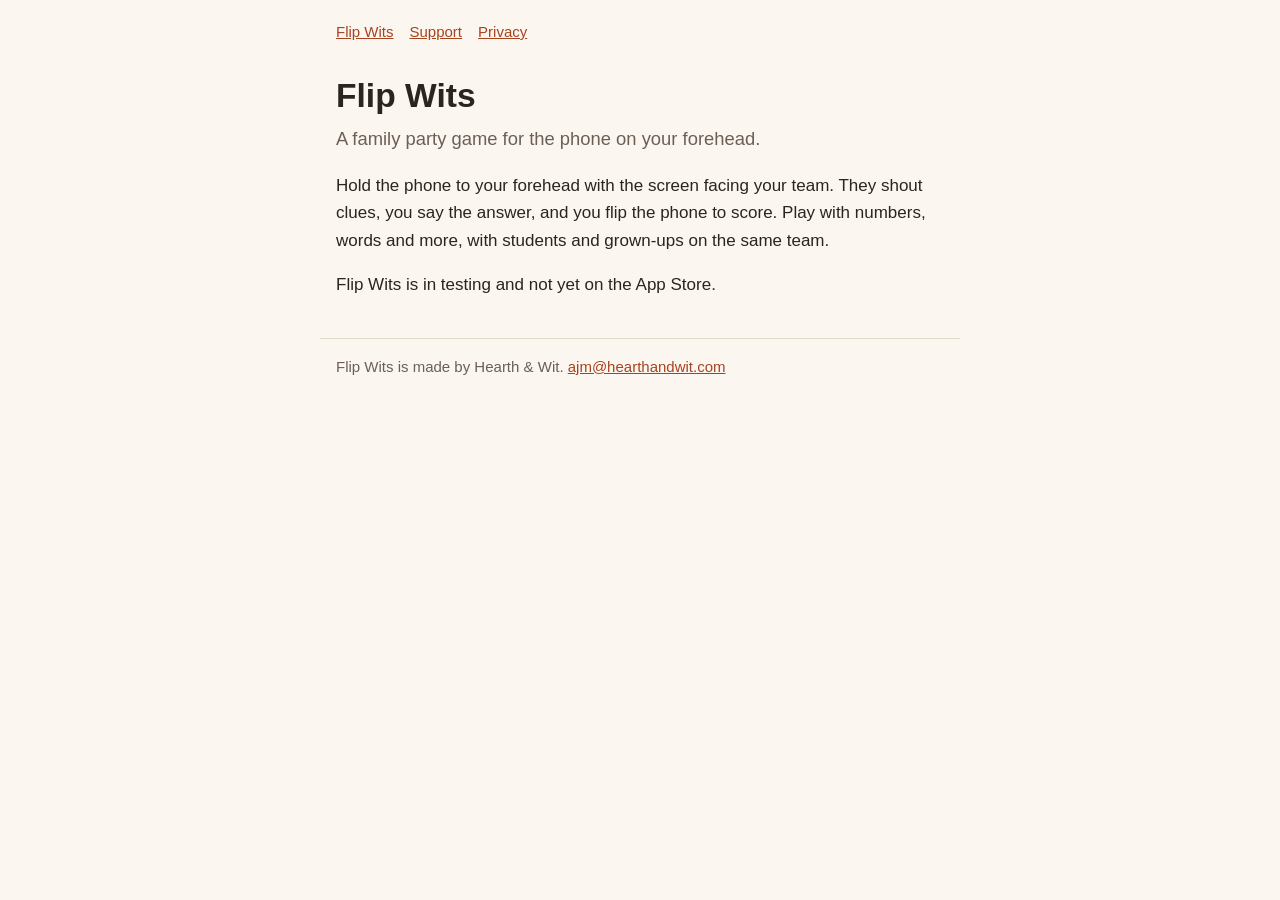
==== index.html @ d8ba23fc "feat: Flip Wits home, privacy and support pages Co-Authored-By: Claude Opus 5.5 <noreply@anthropic.c" ====
<!doctype html>
<html lang="en">
<head>
<meta charset="utf-8">
<meta name="viewport" content="width=device-width, initial-scale=1">
<title>Flip Wits</title>
<meta name="description" content="A family party game for the phone on your forehead.">
<link rel="stylesheet" href="/style.css">
</head>
<body>
<nav><a href="/">Flip Wits</a><a href="/support/">Support</a><a href="/privacy/">Privacy</a></nav>
<main>
<h1>Flip Wits</h1>
<p class="lede">A family party game for the phone on your forehead.</p>
<p>Hold the phone to your forehead with the screen facing your team. They shout clues, you say the answer, and you flip the phone to score. Play with numbers, words and more, with students and grown-ups on the same team.</p>
<p>Flip Wits is in testing and not yet on the App Store.</p>
</main>
<footer>Flip Wits is made by Hearth &amp; Wit. <a href="mailto:ajm@hearthandwit.com">ajm@hearthandwit.com</a></footer>
</body>
</html>
---- style.css ----
/* One small stylesheet with no outside requests, so the pages load fast and tell no third party about a visit. */
:root { color-scheme: light dark; --bg: #fbf7f0; --ink: #2b2420; --muted: #6b5f56; --accent: #a8431f; --rule: #e4dacb; }
@media (prefers-color-scheme: dark) { :root { --bg: #1f1a17; --ink: #f3ece3; --muted: #b9ada1; --accent: #ef9a72; --rule: #40362f; } }
* { box-sizing: border-box; }
body { margin: 0; background: var(--bg); color: var(--ink); font: 17px/1.6 -apple-system, BlinkMacSystemFont, "Segoe UI", Roboto, sans-serif; }
main, nav, footer { max-width: 40rem; margin: 0 auto; padding: 0 16px; }
nav { padding-top: 20px; display: flex; flex-wrap: wrap; gap: 16px; font-size: 15px; }
h1 { font-size: 2.1rem; line-height: 1.2; margin: 32px 0 8px; }
h2 { font-size: 1.2rem; margin: 28px 0 4px; }
a { color: var(--accent); }
.lede { font-size: 1.15rem; color: var(--muted); margin-top: 0; }
.date { color: var(--muted); font-size: 15px; margin-top: 0; }
footer { margin-top: 40px; padding-top: 16px; padding-bottom: 32px; border-top: 1px solid var(--rule); color: var(--muted); font-size: 15px; }
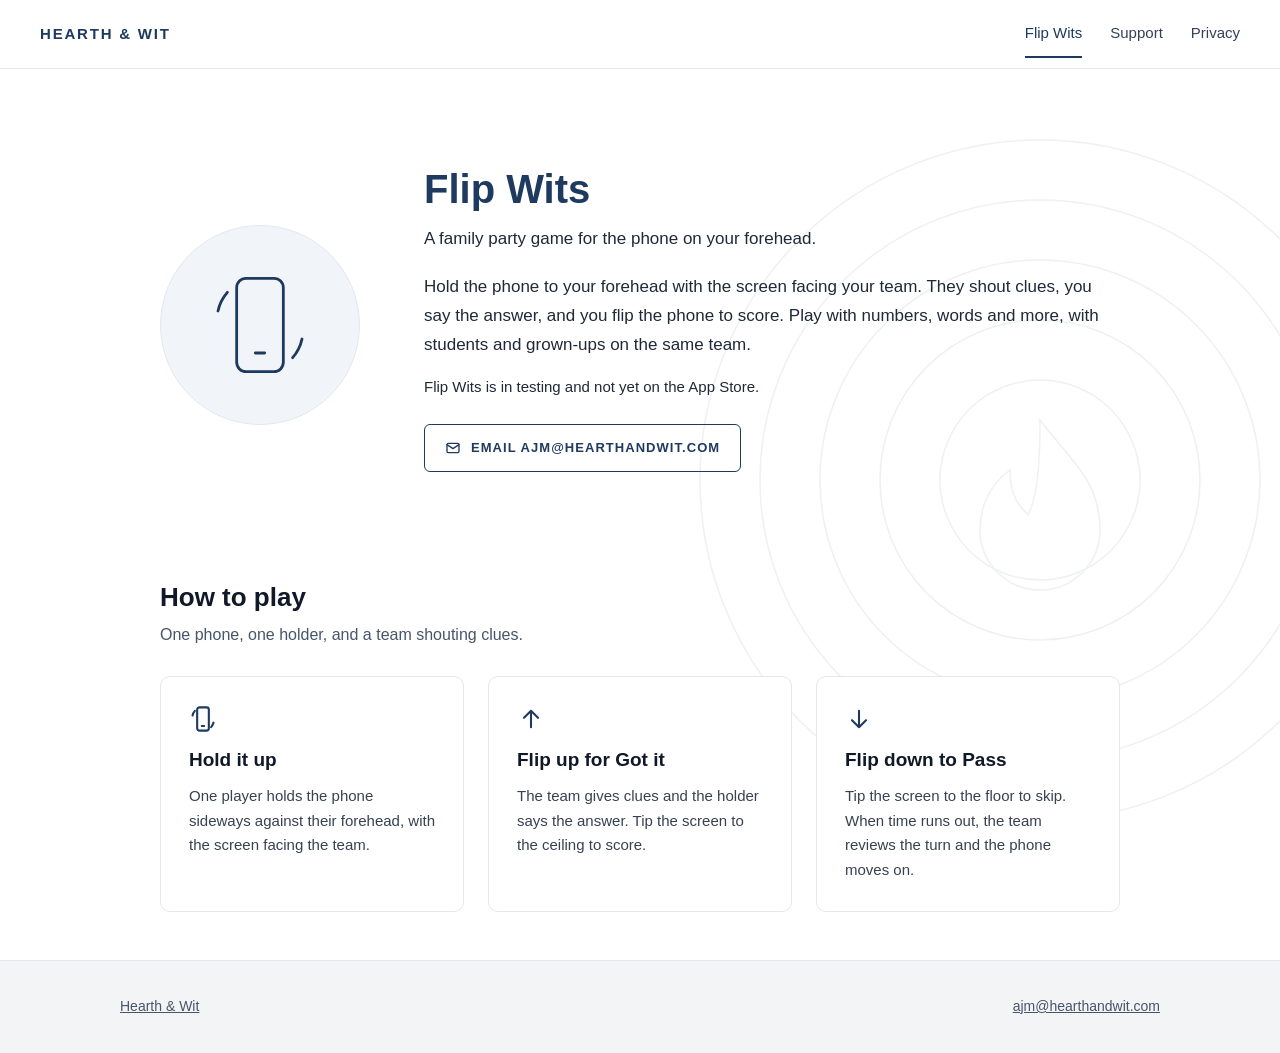
==== commit 946c565f: "style: match the Hearth & Wit site Reuses the main site's stylesheet, favicon, top bar, hero and car" ====
--- a/index.html
+++ b/index.html
@@ -5,16 +5,68 @@
 <meta name="viewport" content="width=device-width, initial-scale=1">
 <title>Flip Wits</title>
 <meta name="description" content="A family party game for the phone on your forehead.">
-<link rel="stylesheet" href="/style.css">
+<meta name="theme-color" content="#ffffff">
+<link rel="icon" href="favicon.svg?v=2" type="image/svg+xml">
+<link rel="stylesheet" href="style.css?v=2">
 </head>
 <body>
-<nav><a href="/">Flip Wits</a><a href="/support/">Support</a><a href="/privacy/">Privacy</a></nav>
-<main>
-<h1>Flip Wits</h1>
-<p class="lede">A family party game for the phone on your forehead.</p>
-<p>Hold the phone to your forehead with the screen facing your team. They shout clues, you say the answer, and you flip the phone to score. Play with numbers, words and more, with students and grown-ups on the same team.</p>
-<p>Flip Wits is in testing and not yet on the App Store.</p>
+<a class="skip" href="#main">Skip to content</a>
+<header class="top">
+  <a class="brand" href="https://hearthandwit.com/">Hearth &amp; Wit</a>
+  <nav aria-label="Flip Wits">
+    <a href="./" aria-current="page">Flip Wits</a>
+    <a href="support/">Support</a>
+    <a href="privacy/">Privacy</a>
+  </nav>
+</header>
+
+<!-- The same faint line drawing as the main site. Decorative, so hidden from screen readers. -->
+<div class="backdrop" aria-hidden="true"><svg viewBox="0 0 720 720" fill="none" stroke="currentColor" stroke-width="1.5">
+  <circle cx="360" cy="360" r="340"/><circle cx="360" cy="360" r="280"/><circle cx="360" cy="360" r="220"/><circle cx="360" cy="360" r="160"/><circle cx="360" cy="360" r="100"/>
+  <path d="M360 300c30 40 60 60 60 110a60 60 0 0 1-120 0c0-25 10-45 30-60 0 25 8 35 18 45 10-20 12-55 12-95z"/>
+</svg></div>
+<main id="main">
+  <section class="hero" aria-labelledby="hero-title">
+    <div class="mark" aria-hidden="true">
+      <svg viewBox="0 0 24 24" fill="none" stroke="currentColor" stroke-width="0.6" stroke-linecap="round" stroke-linejoin="round"><rect x="7" y="2" width="10" height="20" rx="2"/><path d="M11 18h2"/><path d="M3 9a9 9 0 0 1 2-4M21 15a9 9 0 0 1-2 4"/></svg>
+    </div>
+    <div class="intro">
+      <h1 id="hero-title">Flip Wits</h1>
+      <p class="tagline">A family party game for the phone on your forehead.</p>
+      <p>Hold the phone to your forehead with the screen facing your team. They shout clues, you say the answer, and you flip the phone to score. Play with numbers, words and more, with students and grown-ups on the same team.</p>
+      <p class="status">Flip Wits is in testing and not yet on the App Store.</p>
+      <p class="cta"><a class="button" href="mailto:ajm@hearthandwit.com"><svg aria-hidden="true" viewBox="0 0 24 24" fill="none" stroke="currentColor" stroke-width="2" stroke-linecap="round" stroke-linejoin="round"><rect x="3" y="5" width="18" height="14" rx="2"/><path d="M3 7l9 6 9-6"/></svg>Email ajm@hearthandwit.com</a></p>
+    </div>
+  </section>
+
+  <section class="apps" aria-labelledby="play-title">
+    <h2 id="play-title">How to play</h2>
+    <p class="sub">One phone, one holder, and a team shouting clues.</p>
+    <ul class="cards">
+      <li class="card">
+        <svg class="icon" aria-hidden="true" viewBox="0 0 24 24" fill="none" stroke="currentColor" stroke-width="1.8" stroke-linecap="round" stroke-linejoin="round"><rect x="7" y="2" width="10" height="20" rx="2"/><path d="M11 18h2"/><path d="M3 9a9 9 0 0 1 2-4M21 15a9 9 0 0 1-2 4"/></svg>
+        <h3>Hold it up</h3>
+        <p>One player holds the phone sideways against their forehead, with the screen facing the team.</p>
+      </li>
+      <li class="card">
+        <svg class="icon" aria-hidden="true" viewBox="0 0 24 24" fill="none" stroke="currentColor" stroke-width="1.8" stroke-linecap="round" stroke-linejoin="round"><path d="M12 19V5M6 11l6-6 6 6"/></svg>
+        <h3>Flip up for Got it</h3>
+        <p>The team gives clues and the holder says the answer. Tip the screen to the ceiling to score.</p>
+      </li>
+      <li class="card">
+        <svg class="icon" aria-hidden="true" viewBox="0 0 24 24" fill="none" stroke="currentColor" stroke-width="1.8" stroke-linecap="round" stroke-linejoin="round"><path d="M12 5v14M6 13l6 6 6-6"/></svg>
+        <h3>Flip down to Pass</h3>
+        <p>Tip the screen to the floor to skip. When time runs out, the team reviews the turn and the phone moves on.</p>
+      </li>
+    </ul>
+  </section>
 </main>
-<footer>Flip Wits is made by Hearth &amp; Wit. <a href="mailto:ajm@hearthandwit.com">ajm@hearthandwit.com</a></footer>
+
+<footer>
+  <div class="inner">
+    <span><a href="https://hearthandwit.com/">Hearth &amp; Wit</a></span>
+    <a href="mailto:ajm@hearthandwit.com">ajm@hearthandwit.com</a>
+  </div>
+</footer>
 </body>
 </html>
--- a/style.css
+++ b/style.css
@@ -1,13 +1,91 @@
-/* One small stylesheet with no outside requests, so the pages load fast and tell no third party about a visit. */
-:root { color-scheme: light dark; --bg: #fbf7f0; --ink: #2b2420; --muted: #6b5f56; --accent: #a8431f; --rule: #e4dacb; }
-@media (prefers-color-scheme: dark) { :root { --bg: #1f1a17; --ink: #f3ece3; --muted: #b9ada1; --accent: #ef9a72; --rule: #40362f; } }
+/* One small stylesheet with no outside requests, so the pages load fast and tell no third party about a visit.
+   Everything down to the Flip Wits section is copied from hearthandwit-site/style.css so the two sites match.
+   When that file changes, copy the change here and bump the ?v= tag on the links in all three pages. */
+:root { color-scheme: light; --bg: #ffffff; --ink: #111827; --body: #1f2937; --muted: #475569; --accent: #1e3a5f; --accent-dark: #0f2742; --rule: #e5e7eb; --tint: #f1f5f9; --band: #f3f4f6; }
 * { box-sizing: border-box; }
-body { margin: 0; background: var(--bg); color: var(--ink); font: 17px/1.6 -apple-system, BlinkMacSystemFont, "Segoe UI", Roboto, sans-serif; }
-main, nav, footer { max-width: 40rem; margin: 0 auto; padding: 0 16px; }
-nav { padding-top: 20px; display: flex; flex-wrap: wrap; gap: 16px; font-size: 15px; }
-h1 { font-size: 2.1rem; line-height: 1.2; margin: 32px 0 8px; }
-h2 { font-size: 1.2rem; margin: 28px 0 4px; }
+html { scroll-behavior: smooth; }
+@media (prefers-reduced-motion: reduce) { html { scroll-behavior: auto; } .card { transition: none; } }
+body { margin: 0; background: var(--bg); color: var(--ink); font: 17px/1.7 Inter, -apple-system, BlinkMacSystemFont, "Segoe UI", Roboto, sans-serif; position: relative; }
 a { color: var(--accent); }
-.lede { font-size: 1.15rem; color: var(--muted); margin-top: 0; }
-.date { color: var(--muted); font-size: 15px; margin-top: 0; }
-footer { margin-top: 40px; padding-top: 16px; padding-bottom: 32px; border-top: 1px solid var(--rule); color: var(--muted); font-size: 15px; }
+a:hover { color: var(--accent-dark); }
+/* One visible focus ring for keyboard users, on every link. */
+a:focus-visible { outline: 3px solid var(--accent); outline-offset: 3px; border-radius: 3px; }
+/* The skip link sits off screen until a keyboard user tabs to it. */
+.skip { position: absolute; left: 16px; top: -48px; background: var(--accent); color: #fff; padding: 8px 12px; border-radius: 6px; z-index: 3; text-decoration: none; }
+.skip:focus { top: 12px; }
+h1, h2, h3 { line-height: 1.2; margin: 0; }
+p { margin: 0 0 14px; }
+
+/* The top bar: wordmark left, section links right, wrapping on a phone. */
+.top { position: sticky; top: 0; z-index: 2; background: rgba(255, 255, 255, .96); border-bottom: 1px solid var(--rule); display: flex; flex-wrap: wrap; align-items: center; justify-content: space-between; gap: 4px 32px; padding: 10px 40px; }
+.brand { font-size: 15px; font-weight: 700; letter-spacing: .12em; text-transform: uppercase; color: var(--accent); text-decoration: none; padding: 10px 0; }
+nav { display: flex; flex-wrap: wrap; gap: 4px 28px; }
+nav a { color: #334155; text-decoration: none; font-size: 15px; font-weight: 500; padding: 10px 0; border-bottom: 2px solid transparent; }
+nav a:hover { color: var(--accent); border-bottom-color: var(--accent); }
+
+/* The faint line drawing sits behind the hero, off the right edge. The wrapper clips it so the page never grows wider than the window. */
+.backdrop { position: absolute; right: 0; top: 120px; width: 600px; height: 720px; overflow: hidden; color: var(--accent); opacity: .07; pointer-events: none; z-index: 0; }
+.backdrop svg { position: absolute; right: -120px; top: 0; width: 720px; height: 720px; }
+
+main { position: relative; z-index: 1; width: 100%; max-width: 1040px; margin: 0 auto; padding: 0 40px; }
+
+/* The hero: the mark beside the introduction, stacking on a phone. */
+.hero { display: flex; align-items: center; gap: 64px; padding: 96px 0 72px; }
+.mark { flex: 0 0 auto; width: 200px; height: 200px; border-radius: 50%; background: var(--tint); border: 1px solid #e2e8f0; display: flex; align-items: center; justify-content: center; color: var(--accent); }
+.mark svg { width: 112px; height: 112px; }
+.intro { min-width: 0; }
+h1 { font-size: 40px; font-weight: 700; color: var(--accent); margin-bottom: 12px; }
+.tagline { color: var(--muted); margin-bottom: 20px; }
+.intro p { color: var(--body); }
+.cta { margin-top: 24px; }
+/* The outlined button, in the style of the reference site's Download CV button, filled on hover. */
+.button { display: inline-flex; align-items: center; gap: 10px; border: 1.5px solid var(--accent); color: var(--accent); border-radius: 6px; padding: 12px 20px; font-size: 13px; font-weight: 600; letter-spacing: .08em; text-transform: uppercase; text-decoration: none; min-height: 44px; }
+.button svg { width: 16px; height: 16px; }
+.button:hover { background: var(--accent); color: #fff; }
+
+/* The cards: three across on a desktop, one column on a phone. */
+.apps { padding: 24px 0 48px; }
+h2 { font-size: 26px; font-weight: 700; margin-bottom: 8px; }
+.sub { color: var(--muted); font-size: 16px; margin-bottom: 28px; }
+.cards { list-style: none; margin: 0; padding: 0; display: grid; grid-template-columns: repeat(3, minmax(0, 1fr)); gap: 24px; }
+.card { background: var(--bg); border: 1px solid var(--rule); border-radius: 10px; padding: 28px; display: flex; flex-direction: column; gap: 12px; transition: box-shadow .15s ease; }
+.card:hover { box-shadow: 0 6px 24px rgba(15, 23, 42, .08); }
+.icon { width: 28px; height: 28px; color: var(--accent); }
+h3 { font-size: 19px; font-weight: 600; margin-top: 4px; }
+.card p { margin: 0; font-size: 15px; line-height: 1.65; color: #374151; }
+.card > p:first-of-type { flex: 1 0 auto; }
+.open { text-decoration: none; font-weight: 600; font-size: 15px; display: inline-flex; align-items: center; gap: 6px; padding: 8px 0; min-height: 44px; }
+.open svg { width: 16px; height: 16px; }
+.open:hover { text-decoration: underline; }
+.more { display: flex; flex-wrap: wrap; gap: 0 16px; border-top: 1px solid var(--tint); padding-top: 8px; }
+.more a { color: var(--muted); font-size: 14px; text-decoration: none; padding: 8px 0; display: inline-block; }
+.more a:hover { color: var(--accent); text-decoration: underline; }
+
+.support { padding: 24px 0 80px; max-width: 640px; }
+.support p { color: var(--body); }
+
+footer { position: relative; z-index: 1; background: var(--band); border-top: 1px solid var(--rule); padding: 28px 40px; }
+footer .inner { max-width: 1040px; margin: 0 auto; display: flex; flex-wrap: wrap; align-items: center; justify-content: space-between; gap: 8px 24px; font-size: 14px; color: var(--muted); }
+footer a { color: var(--muted); padding: 6px 0; }
+
+@media (max-width: 760px) {
+  .top, footer { padding-left: 16px; padding-right: 16px; }
+  main { padding: 0 16px; }
+  .hero { flex-direction: column; align-items: flex-start; gap: 32px; padding: 56px 0 40px; }
+  h1 { font-size: 34px; }
+  .cards { grid-template-columns: repeat(1, minmax(0, 1fr)); }
+  .backdrop { width: 280px; height: 480px; top: 60px; }
+  .backdrop svg { width: 480px; height: 480px; right: -200px; }
+}
+
+/* Flip Wits additions: the text pages use the home page's reading width and heading sizes. */
+.page { max-width: 640px; padding: 72px 0 80px; }
+.page h1 { margin-bottom: 8px; }
+.page h2 { font-size: 22px; margin: 36px 0 8px; }
+.page h3 { font-size: 17px; margin: 24px 0 4px; }
+.page p { color: var(--body); }
+.date { color: var(--muted); font-size: 15px; margin-bottom: 24px; }
+.lede { color: var(--muted); margin-bottom: 8px; }
+.status { color: var(--muted); font-size: 15px; }
+nav a[aria-current="page"] { color: var(--accent); border-bottom-color: var(--accent); }
+@media (max-width: 760px) { .page { padding: 48px 0 56px; } }
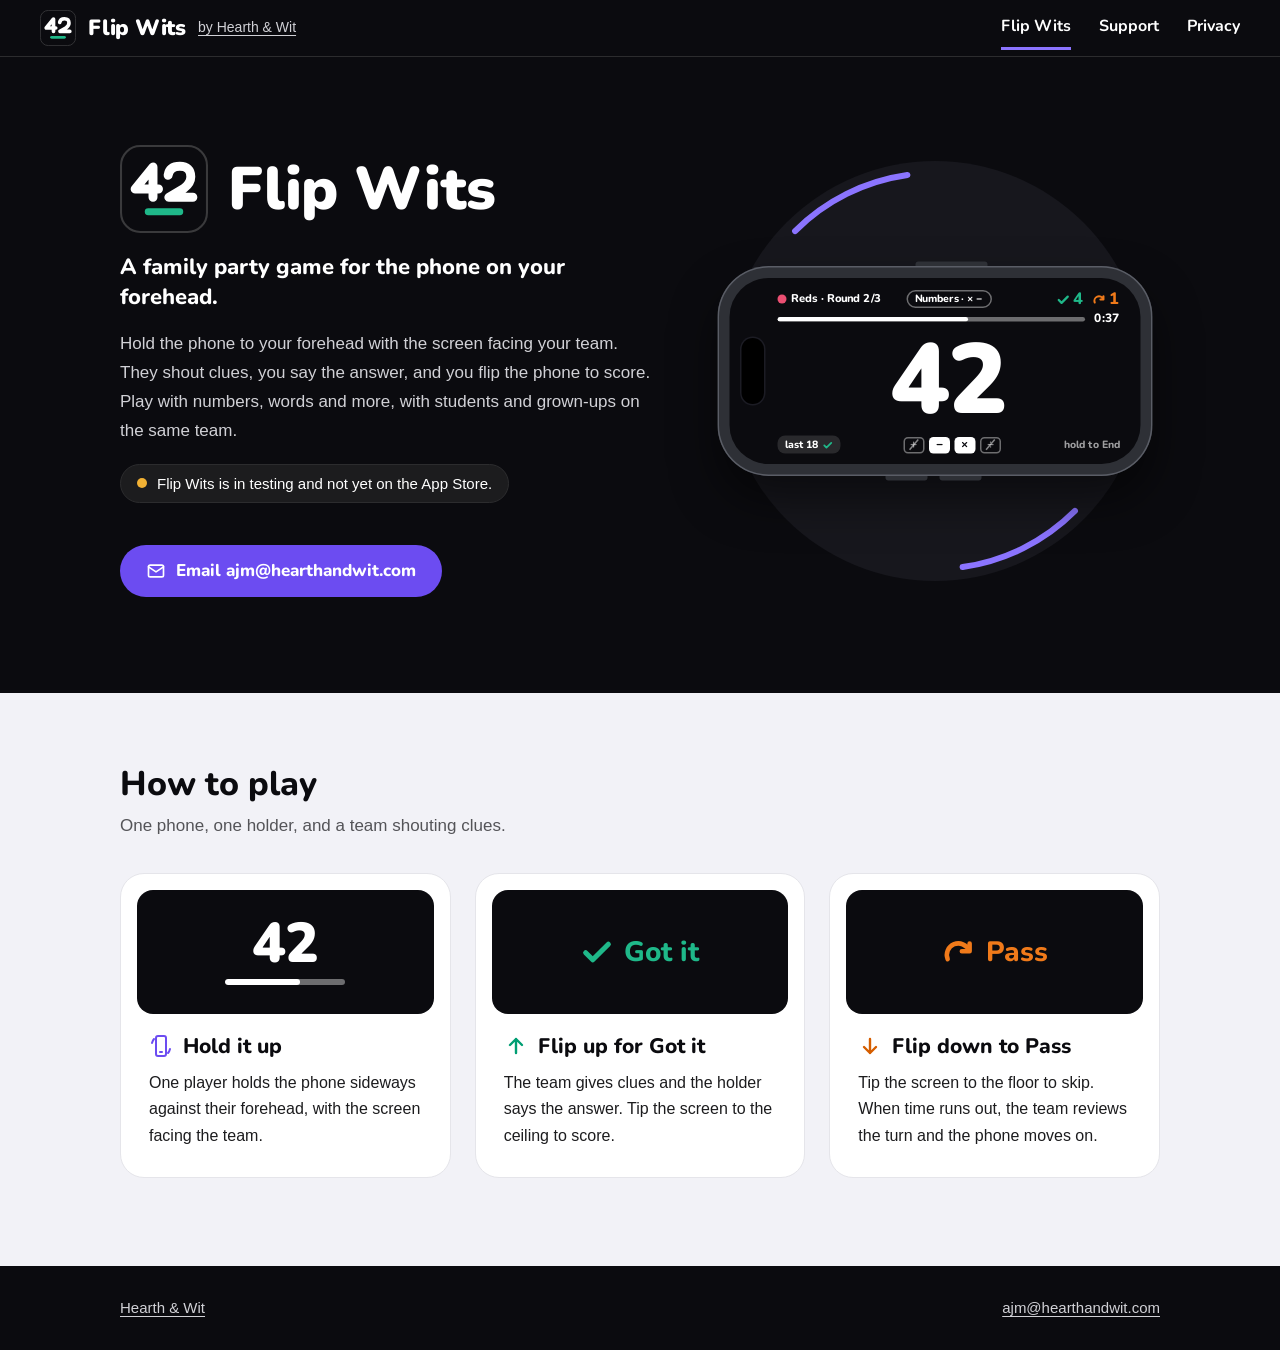
==== commit 2c4d29c0: "Restyle the site as Flip Wits instead of a copy of Hearth & Wit The pages now carry the app's own lo" ====
--- a/index.html
+++ b/index.html
@@ -5,14 +5,20 @@
 <meta name="viewport" content="width=device-width, initial-scale=1">
 <title>Flip Wits</title>
 <meta name="description" content="A family party game for the phone on your forehead.">
-<meta name="theme-color" content="#ffffff">
-<link rel="icon" href="favicon.svg?v=2" type="image/svg+xml">
-<link rel="stylesheet" href="style.css?v=2">
+<meta name="theme-color" content="#0B0B0F">
+<link rel="icon" href="favicon.svg?v=3" type="image/svg+xml">
+<link rel="stylesheet" href="style.css?v=3">
 </head>
 <body>
 <a class="skip" href="#main">Skip to content</a>
+<!-- The top bar: the Flip Wits mark and wordmark, a small link back to the company, and the page links.
+     The mark is the app icon drawn as strokes (the same drawing as on hearthandwit.com), so it never depends on a font. -->
 <header class="top">
-  <a class="brand" href="https://hearthandwit.com/">Hearth &amp; Wit</a>
+  <div class="brand">
+    <svg class="brand-mark" aria-hidden="true" viewBox="0 0 64 64"><rect x=".75" y=".75" width="62.5" height="62.5" rx="14" fill="#0B0B0F" stroke="#3A3A3C" stroke-width="1.5"/><path d="M24 38V16L11 32H28M35 22Q36 15.5 43.5 15.5Q51.5 15.5 51.5 23Q51.5 27.5 46.5 31.5L35.5 38H53" fill="none" stroke="#FFFFFF" stroke-width="6.5" stroke-linecap="round" stroke-linejoin="round"/><rect x="18" y="46" width="28" height="5" rx="2.5" fill="#1FB889"/></svg>
+    <span class="wordmark">Flip Wits</span>
+    <a class="by" href="https://hearthandwit.com/">by Hearth &amp; Wit</a>
+  </div>
   <nav aria-label="Flip Wits">
     <a href="./" aria-current="page">Flip Wits</a>
     <a href="support/">Support</a>
@@ -20,45 +26,75 @@
   </nav>
 </header>
 
-<!-- The same faint line drawing as the main site. Decorative, so hidden from screen readers. -->
-<div class="backdrop" aria-hidden="true"><svg viewBox="0 0 720 720" fill="none" stroke="currentColor" stroke-width="1.5">
-  <circle cx="360" cy="360" r="340"/><circle cx="360" cy="360" r="280"/><circle cx="360" cy="360" r="220"/><circle cx="360" cy="360" r="160"/><circle cx="360" cy="360" r="100"/>
-  <path d="M360 300c30 40 60 60 60 110a60 60 0 0 1-120 0c0-25 10-45 30-60 0 25 8 35 18 45 10-20 12-55 12-95z"/>
-</svg></div>
 <main id="main">
   <section class="hero" aria-labelledby="hero-title">
-    <div class="mark" aria-hidden="true">
-      <svg viewBox="0 0 24 24" fill="none" stroke="currentColor" stroke-width="0.6" stroke-linecap="round" stroke-linejoin="round"><rect x="7" y="2" width="10" height="20" rx="2"/><path d="M11 18h2"/><path d="M3 9a9 9 0 0 1 2-4M21 15a9 9 0 0 1-2 4"/></svg>
-    </div>
-    <div class="intro">
-      <h1 id="hero-title">Flip Wits</h1>
-      <p class="tagline">A family party game for the phone on your forehead.</p>
-      <p>Hold the phone to your forehead with the screen facing your team. They shout clues, you say the answer, and you flip the phone to score. Play with numbers, words and more, with students and grown-ups on the same team.</p>
-      <p class="status">Flip Wits is in testing and not yet on the App Store.</p>
-      <p class="cta"><a class="button" href="mailto:ajm@hearthandwit.com"><svg aria-hidden="true" viewBox="0 0 24 24" fill="none" stroke="currentColor" stroke-width="2" stroke-linecap="round" stroke-linejoin="round"><rect x="3" y="5" width="18" height="14" rx="2"/><path d="M3 7l9 6 9-6"/></svg>Email ajm@hearthandwit.com</a></p>
+    <div class="wrap hero-inner">
+      <div class="intro">
+        <div class="title-row">
+          <svg class="hero-mark" aria-hidden="true" viewBox="0 0 64 64"><rect x=".75" y=".75" width="62.5" height="62.5" rx="14" fill="#0B0B0F" stroke="#3A3A3C" stroke-width="1.5"/><path d="M24 38V16L11 32H28M35 22Q36 15.5 43.5 15.5Q51.5 15.5 51.5 23Q51.5 27.5 46.5 31.5L35.5 38H53" fill="none" stroke="#FFFFFF" stroke-width="6.5" stroke-linecap="round" stroke-linejoin="round"/><rect x="18" y="46" width="28" height="5" rx="2.5" fill="#1FB889"/></svg>
+          <h1 id="hero-title" class="wordmark">Flip Wits</h1>
+        </div>
+        <p class="tagline">A family party game for the phone on your forehead.</p>
+        <p>Hold the phone to your forehead with the screen facing your team. They shout clues, you say the answer, and you flip the phone to score. Play with numbers, words and more, with students and grown-ups on the same team.</p>
+        <p class="status">Flip Wits is in testing and not yet on the App Store.</p>
+        <p class="cta"><a class="button" href="mailto:ajm@hearthandwit.com"><svg aria-hidden="true" viewBox="0 0 24 24" fill="none" stroke="currentColor" stroke-width="2" stroke-linecap="round" stroke-linejoin="round"><rect x="3" y="5" width="18" height="14" rx="2"/><path d="M3 7l9 6 9-6"/></svg>Email ajm@hearthandwit.com</a></p>
+      </div>
+
+      <!-- The turn screen on a sideways phone (a big number to guess, the got-it count in green, the pass count in orange),
+           copied from the Flip Wits drawing on hearthandwit.com. It is one picture for screen readers (role="img" with a label),
+           and its parts also carry aria-hidden="true", because Chromium does not hide the children of a role="img" element
+           by itself. When the app's turn screen changes, redraw it here and on hearthandwit.com. -->
+      <div class="fw-art">
+        <div class="fw-stage">
+          <svg class="fw-disc" aria-hidden="true" viewBox="0 0 280 280" fill="none" stroke="#8B74FF" stroke-width="4" stroke-linecap="round"><circle cx="140" cy="140" r="140" fill="#17171D" stroke="none"/><path d="M46.7 46.7A132 132 0 0 1 121.6 9.3M233.3 233.3A132 132 0 0 1 158.4 270.7"/></svg>
+          <div class="phone-side" role="img" aria-label="Flip Wits on an iPhone held sideways, on a turn: the number 42 to guess, with 4 got it in green and 1 pass in orange.">
+            <div class="fw" aria-hidden="true">
+              <div class="fw-top">
+                <span class="fw-team">Reds · Round 2/3</span>
+                <span class="fw-deck">Numbers · × −</span>
+                <span class="fw-score">
+                  <span class="fw-got"><svg viewBox="0 0 24 24" fill="none" stroke="currentColor" stroke-width="4" stroke-linecap="round" stroke-linejoin="round"><path d="M4 12.5l5 5L20 6.5"/></svg>4</span>
+                  <span class="fw-pass"><svg viewBox="0 0 24 24" fill="none" stroke="currentColor" stroke-width="3.6" stroke-linecap="round" stroke-linejoin="round"><path d="M4 17A8 8 0 0 1 19 11M14 11.5h5.5V6"/></svg>1</span>
+                </span>
+              </div>
+              <div class="fw-timer"><span class="fw-track"><span></span></span><span>0:37</span></div>
+              <div class="fw-number">42</div>
+              <div class="fw-foot">
+                <span class="fw-last">last 18<svg viewBox="0 0 24 24" fill="none" stroke="#1FB889" stroke-width="4" stroke-linecap="round" stroke-linejoin="round"><path d="M4 12.5l5 5L20 6.5"/></svg></span>
+                <span class="fw-ops"><span class="off">+</span><span>−</span><span>×</span><span class="off">÷</span></span>
+                <span class="fw-end">hold to End</span>
+              </div>
+            </div>
+          </div>
+        </div>
+      </div>
     </div>
   </section>
 
-  <section class="apps" aria-labelledby="play-title">
-    <h2 id="play-title">How to play</h2>
-    <p class="sub">One phone, one holder, and a team shouting clues.</p>
-    <ul class="cards">
-      <li class="card">
-        <svg class="icon" aria-hidden="true" viewBox="0 0 24 24" fill="none" stroke="currentColor" stroke-width="1.8" stroke-linecap="round" stroke-linejoin="round"><rect x="7" y="2" width="10" height="20" rx="2"/><path d="M11 18h2"/><path d="M3 9a9 9 0 0 1 2-4M21 15a9 9 0 0 1-2 4"/></svg>
-        <h3>Hold it up</h3>
-        <p>One player holds the phone sideways against their forehead, with the screen facing the team.</p>
-      </li>
-      <li class="card">
-        <svg class="icon" aria-hidden="true" viewBox="0 0 24 24" fill="none" stroke="currentColor" stroke-width="1.8" stroke-linecap="round" stroke-linejoin="round"><path d="M12 19V5M6 11l6-6 6 6"/></svg>
-        <h3>Flip up for Got it</h3>
-        <p>The team gives clues and the holder says the answer. Tip the screen to the ceiling to score.</p>
-      </li>
-      <li class="card">
-        <svg class="icon" aria-hidden="true" viewBox="0 0 24 24" fill="none" stroke="currentColor" stroke-width="1.8" stroke-linecap="round" stroke-linejoin="round"><path d="M12 5v14M6 13l6 6 6-6"/></svg>
-        <h3>Flip down to Pass</h3>
-        <p>Tip the screen to the floor to skip. When time runs out, the team reviews the turn and the phone moves on.</p>
-      </li>
-    </ul>
+  <!-- How to play: each card opens with a small flash screen (hidden from screen readers, as the heading says it in words),
+       then the step's title with its direction glyph, then the step. -->
+  <section class="steps" aria-labelledby="play-title">
+    <div class="wrap">
+      <h2 id="play-title">How to play</h2>
+      <p class="sub">One phone, one holder, and a team shouting clues.</p>
+      <ul class="cards">
+        <li class="card">
+          <div class="tile" aria-hidden="true"><span class="tile-number">42</span><span class="tile-track"><span></span></span></div>
+          <h3><svg class="ic-hold" aria-hidden="true" viewBox="0 0 24 24" fill="none" stroke="currentColor" stroke-width="2" stroke-linecap="round" stroke-linejoin="round"><rect x="7" y="2" width="10" height="20" rx="2"/><path d="M11 18h2"/><path d="M3 9a9 9 0 0 1 2-4M21 15a9 9 0 0 1-2 4"/></svg>Hold it up</h3>
+          <p>One player holds the phone sideways against their forehead, with the screen facing the team.</p>
+        </li>
+        <li class="card">
+          <div class="tile tile-got" aria-hidden="true"><span class="tile-row"><svg viewBox="0 0 24 24" fill="none" stroke="currentColor" stroke-width="3.6" stroke-linecap="round" stroke-linejoin="round"><path d="M4 12.5l5 5L20 6.5"/></svg>Got it</span></div>
+          <h3><svg class="ic-got" aria-hidden="true" viewBox="0 0 24 24" fill="none" stroke="currentColor" stroke-width="2.4" stroke-linecap="round" stroke-linejoin="round"><path d="M12 19V5M6 11l6-6 6 6"/></svg>Flip up for Got it</h3>
+          <p>The team gives clues and the holder says the answer. Tip the screen to the ceiling to score.</p>
+        </li>
+        <li class="card">
+          <div class="tile tile-pass" aria-hidden="true"><span class="tile-row"><svg viewBox="0 0 24 24" fill="none" stroke="currentColor" stroke-width="3.2" stroke-linecap="round" stroke-linejoin="round"><path d="M4 17A8 8 0 0 1 19 11M14 11.5h5.5V6"/></svg>Pass</span></div>
+          <h3><svg class="ic-pass" aria-hidden="true" viewBox="0 0 24 24" fill="none" stroke="currentColor" stroke-width="2.4" stroke-linecap="round" stroke-linejoin="round"><path d="M12 5v14M6 13l6 6 6-6"/></svg>Flip down to Pass</h3>
+          <p>Tip the screen to the floor to skip. When time runs out, the team reviews the turn and the phone moves on.</p>
+        </li>
+      </ul>
+    </div>
   </section>
 </main>
 
--- a/style.css
+++ b/style.css
@@ -1,91 +1,218 @@
-/* One small stylesheet with no outside requests, so the pages load fast and tell no third party about a visit.
-   Everything down to the Flip Wits section is copied from hearthandwit-site/style.css so the two sites match.
-   When that file changes, copy the change here and bump the ?v= tag on the links in all three pages. */
-:root { color-scheme: light; --bg: #ffffff; --ink: #111827; --body: #1f2937; --muted: #475569; --accent: #1e3a5f; --accent-dark: #0f2742; --rule: #e5e7eb; --tint: #f1f5f9; --band: #f3f4f6; }
+/* The Flip Wits site: one small stylesheet with no outside requests, so the pages load fast and tell no third party about a visit.
+   The look follows the iOS app itself, not the Hearth & Wit company site. Every color below is a value from the app's design
+   tokens (design/tokens.json in the math-phone-app repo); README.md lists where each one comes from and its contrast.
+   When this file changes, bump the ?v= tag on its links in all three pages. */
+
+/* Nunito is the rounded face the app's design canvases use in place of SF Pro Rounded. Only the latin subset and only
+   the three weights in use are served from this site's own fonts folder (OFL, see fonts/OFL.txt): 700 for buttons and
+   small headings, 800 for headings and the wordmark, 900 for the big number on the turn screen, as the app sets numbers heavy.
+   font-display: swap shows the text at once in the fallback face while a file loads. */
+@font-face { font-family: "Nunito"; src: url("fonts/nunito-700-latin.woff2") format("woff2"); font-weight: 700; font-style: normal; font-display: swap; }
+@font-face { font-family: "Nunito"; src: url("fonts/nunito-800-latin.woff2") format("woff2"); font-weight: 800; font-style: normal; font-display: swap; }
+@font-face { font-family: "Nunito"; src: url("fonts/nunito-900-latin.woff2") format("woff2"); font-weight: 900; font-style: normal; font-display: swap; }
+
+/* The palette, named as in the app. The game ground and its white text are the turn, countdown and flash screens; the grouped
+   grey and white surfaces are the app's menus. Got it and Pass each come in a light-ground and a dark-ground value, and are
+   never shown by color alone: each always sits with its glyph and its word. --soft and --muted are the two text greys,
+   chosen dark (or light) enough to pass 4.5:1 on every ground they sit on. */
+:root {
+  color-scheme: light;
+  --ground: #0B0B0F; --on-ground: #FFFFFF; --soft: #D1D1D6; --raised: #1C1C1E; --edge: #2C2C2E;
+  --grouped: #F2F2F7; --surface: #FFFFFF; --label: #0B0B0F; --body: #1C1C1E; --muted: #545458; --rule: #E5E5EA;
+  --violet: #6C4CF1; --violet-deep: #4A2FD0; --violet-dark: #8B74FF;
+  --got: #009E73; --got-dark: #1FB889; --pass: #D55E00; --pass-dark: #F07A1A; --warn: #E69F00; --warn-dark: #F2B134;
+  --round: Nunito, ui-rounded, "SF Pro Rounded", system-ui, sans-serif;
+  --sans: -apple-system, BlinkMacSystemFont, "Segoe UI", Roboto, "Helvetica Neue", Arial, sans-serif;
+  --focus: var(--violet);
+}
+
+/* The page ground is the menus' grouped grey, so the long support and privacy text reads as dark on light. The body face is the
+   system sans, as the app's menus use the system labels; the rounded face is kept for headings, buttons and numbers. */
 * { box-sizing: border-box; }
 html { scroll-behavior: smooth; }
-@media (prefers-reduced-motion: reduce) { html { scroll-behavior: auto; } .card { transition: none; } }
-body { margin: 0; background: var(--bg); color: var(--ink); font: 17px/1.7 Inter, -apple-system, BlinkMacSystemFont, "Segoe UI", Roboto, sans-serif; position: relative; }
-a { color: var(--accent); }
-a:hover { color: var(--accent-dark); }
-/* One visible focus ring for keyboard users, on every link. */
-a:focus-visible { outline: 3px solid var(--accent); outline-offset: 3px; border-radius: 3px; }
-/* The skip link sits off screen until a keyboard user tabs to it. */
-.skip { position: absolute; left: 16px; top: -48px; background: var(--accent); color: #fff; padding: 8px 12px; border-radius: 6px; z-index: 3; text-decoration: none; }
+body { margin: 0; background: var(--grouped); color: var(--body); font: 17px/1.7 var(--sans); position: relative; -webkit-text-size-adjust: 100%; }
+h1, h2, h3 { font-family: var(--round); font-weight: 800; color: var(--label); line-height: 1.15; margin: 0; }
+p { margin: 0 0 14px; }
+a { color: var(--violet); text-underline-offset: 3px; }
+a:hover { color: var(--violet-deep); }
+
+/* One visible focus ring for keyboard users on every link. It is violet on the light grounds and white on the dark ones
+   (the dark blocks set --focus), so it always stands well clear of what is behind it. */
+:focus-visible { outline: 3px solid var(--focus); outline-offset: 3px; border-radius: 6px; }
+.top, .hero, footer { --focus: var(--on-ground); }
+
+/* The skip link sits off screen until a keyboard user tabs to it, then drops in over the top bar. */
+.skip { position: absolute; left: 16px; top: -64px; z-index: 3; background: var(--violet-deep); color: #fff; font-family: var(--round); font-weight: 800; padding: 12px 20px; border-radius: 999px; text-decoration: none; }
 .skip:focus { top: 12px; }
-h1, h2, h3 { line-height: 1.2; margin: 0; }
-p { margin: 0 0 14px; }
-
-/* The top bar: wordmark left, section links right, wrapping on a phone. */
-.top { position: sticky; top: 0; z-index: 2; background: rgba(255, 255, 255, .96); border-bottom: 1px solid var(--rule); display: flex; flex-wrap: wrap; align-items: center; justify-content: space-between; gap: 4px 32px; padding: 10px 40px; }
-.brand { font-size: 15px; font-weight: 700; letter-spacing: .12em; text-transform: uppercase; color: var(--accent); text-decoration: none; padding: 10px 0; }
-nav { display: flex; flex-wrap: wrap; gap: 4px 28px; }
-nav a { color: #334155; text-decoration: none; font-size: 15px; font-weight: 500; padding: 10px 0; border-bottom: 2px solid transparent; }
-nav a:hover { color: var(--accent); border-bottom-color: var(--accent); }
-
-/* The faint line drawing sits behind the hero, off the right edge. The wrapper clips it so the page never grows wider than the window. */
-.backdrop { position: absolute; right: 0; top: 120px; width: 600px; height: 720px; overflow: hidden; color: var(--accent); opacity: .07; pointer-events: none; z-index: 0; }
-.backdrop svg { position: absolute; right: -120px; top: 0; width: 720px; height: 720px; }
-
-main { position: relative; z-index: 1; width: 100%; max-width: 1040px; margin: 0 auto; padding: 0 40px; }
-
-/* The hero: the mark beside the introduction, stacking on a phone. */
-.hero { display: flex; align-items: center; gap: 64px; padding: 96px 0 72px; }
-.mark { flex: 0 0 auto; width: 200px; height: 200px; border-radius: 50%; background: var(--tint); border: 1px solid #e2e8f0; display: flex; align-items: center; justify-content: center; color: var(--accent); }
-.mark svg { width: 112px; height: 112px; }
-.intro { min-width: 0; }
-h1 { font-size: 40px; font-weight: 700; color: var(--accent); margin-bottom: 12px; }
-.tagline { color: var(--muted); margin-bottom: 20px; }
-.intro p { color: var(--body); }
-.cta { margin-top: 24px; }
-/* The outlined button, in the style of the reference site's Download CV button, filled on hover. */
-.button { display: inline-flex; align-items: center; gap: 10px; border: 1.5px solid var(--accent); color: var(--accent); border-radius: 6px; padding: 12px 20px; font-size: 13px; font-weight: 600; letter-spacing: .08em; text-transform: uppercase; text-decoration: none; min-height: 44px; }
-.button svg { width: 16px; height: 16px; }
-.button:hover { background: var(--accent); color: #fff; }
-
-/* The cards: three across on a desktop, one column on a phone. */
-.apps { padding: 24px 0 48px; }
-h2 { font-size: 26px; font-weight: 700; margin-bottom: 8px; }
-.sub { color: var(--muted); font-size: 16px; margin-bottom: 28px; }
+.skip:hover { color: #fff; }
+
+/* The blocks share one centered column, so the dark hero band and the light sections can each run edge to edge. */
+.wrap { width: 100%; max-width: 1120px; margin: 0 auto; padding: 0 40px; }
+
+/* The top bar is a strip of the game ground: the 42 mark and the Flip Wits wordmark on the left, with a small "by Hearth & Wit"
+   link home to the company, and the page links on the right. Every link is held 44px tall so it is easy to tap. */
+.top { position: sticky; top: 0; z-index: 2; background: var(--ground); color: var(--on-ground); border-bottom: 1px solid var(--edge); display: flex; flex-wrap: wrap; align-items: center; justify-content: space-between; gap: 0 32px; padding: 6px 40px; }
+.brand { display: flex; align-items: center; flex-wrap: wrap; gap: 0 12px; margin: 0; }
+.brand-mark { width: 36px; height: 36px; flex: 0 0 auto; display: block; }
+.wordmark { font-family: var(--round); font-weight: 900; letter-spacing: -.01em; }
+.brand .wordmark { font-size: 22px; line-height: 1; }
+.by { display: inline-flex; align-items: center; min-height: 44px; color: var(--soft); font-size: 14px; }
+.by:hover { color: var(--on-ground); }
+nav { display: flex; flex-wrap: wrap; gap: 0 28px; }
+nav a { display: inline-flex; align-items: center; min-height: 44px; color: var(--on-ground); text-decoration: none; font-family: var(--round); font-weight: 700; font-size: 16px; border-bottom: 3px solid transparent; }
+nav a:hover { color: var(--on-ground); border-bottom-color: var(--soft); }
+/* The page you are on is marked the way the app marks a selected chip: in its violet (the dark-ground value here). */
+nav a[aria-current="page"] { border-bottom-color: var(--violet-dark); }
+
+/* The hero is the turn screen's near-black ground with white text: the mark beside the wordmark, the introduction and the
+   Email button on the left, and a drawing of the real turn screen on a sideways phone on the right, stacking on a phone. */
+.hero { background: var(--ground); color: var(--on-ground); }
+.hero-inner { display: flex; align-items: center; justify-content: space-between; gap: 48px; padding-top: 88px; padding-bottom: 96px; }
+.intro { min-width: 0; max-width: 540px; }
+.title-row { display: flex; align-items: center; gap: 20px; margin-bottom: 20px; }
+.hero-mark { width: 88px; height: 88px; flex: 0 0 auto; display: block; }
+.hero h1 { color: var(--on-ground); font-size: 60px; line-height: 1; }
+.tagline { font-family: var(--round); font-weight: 800; font-size: 22px; line-height: 1.35; color: var(--on-ground); margin-bottom: 18px; }
+.intro p { color: var(--soft); }
+.intro .tagline { color: var(--on-ground); }
+/* The testing note is a capsule with a warn-yellow dot, the app's color for "not finished". The words carry the meaning;
+   the dot only echoes it. */
+.status { display: inline-flex; align-items: center; gap: 10px; margin-top: 4px; padding: 8px 16px; border-radius: 999px; background: var(--raised); border: 1px solid var(--edge); font-size: 15px; line-height: 1.4; }
+.intro .status { color: var(--on-ground); }
+.status::before { content: ""; flex: 0 0 auto; width: 10px; height: 10px; border-radius: 50%; background: var(--warn-dark); }
+.cta { margin: 28px 0 0; }
+
+/* The button is the app's Play button: a violet capsule with bold rounded white text, deeper violet on hover. */
+.button { display: inline-flex; align-items: center; gap: 10px; min-height: 52px; padding: 12px 26px; border-radius: 999px; background: var(--violet); color: #fff; font-family: var(--round); font-weight: 800; font-size: 17px; line-height: 1.2; text-decoration: none; transition: background-color .15s ease; }
+.button:hover { background: var(--violet-deep); color: #fff; }
+.button svg { width: 20px; height: 20px; flex: 0 0 auto; }
+
+/* The turn screen on a sideways phone, reused from the drawing of Flip Wits on hearthandwit.com (its .fw rules), so both
+   sites show the same picture. It is drawn at a fixed 300px square and scaled with --s, and the wrapper takes the scaled
+   size so the layout leaves the right room. The disc behind it is a slightly raised dark with two violet turning arcs. */
+.fw-art { --s: 1.5; flex: 0 0 auto; width: calc(300px * var(--s)); height: calc(300px * var(--s)); }
+.fw-stage { position: relative; width: 300px; height: 300px; transform: scale(var(--s)); transform-origin: 0 0; }
+.fw-disc { position: absolute; left: 10px; top: 10px; width: 280px; height: 280px; display: block; }
+/* The phone body is the company site's neutral dark grey, with a thin lighter edge so it still shows on the near-black.
+   Its camera is on the left, so the top of the phone points left: the volume keys (the left edge when upright) are on
+   the bottom edge and the side key on the top edge. The second volume key is the first one's shadow, 36px along. */
+.phone-side { position: absolute; left: 5px; top: 80px; width: 290px; height: 140px; padding: 8px; background: #2E3036; border-radius: 34px; box-shadow: 0 16px 30px rgba(0, 0, 0, .5), inset 0 0 0 1px #5A5D66; }
+.phone-side::before, .phone-side::after { content: ""; position: absolute; background: #2E3036; }
+.phone-side::before { left: 112px; bottom: -3px; width: 28px; height: 3px; border-radius: 0 0 2px 2px; box-shadow: 36px 0 0 #2E3036; }
+.phone-side::after { left: 132px; top: -3px; width: 48px; height: 3px; border-radius: 2px 2px 0 0; }
+/* The glass clips the drawing like a real screen. Small text is enlarged past true scale so it still reads.
+   Numbers are tabular and the big one is set heavy (900), as in the app; the camera island is the ::before at the left. */
+.fw { position: relative; width: 100%; height: 100%; overflow: hidden; display: flex; flex-direction: column; gap: 3px; padding: 8px 14px 7px 32px; border-radius: 26px; background: var(--ground); color: #fff; font-family: var(--round); font-weight: 800; font-variant-numeric: tabular-nums; line-height: 1.1; white-space: nowrap; }
+.fw::before { content: ""; position: absolute; left: 8px; top: 50%; width: 15px; height: 44px; margin-top: -22px; border-radius: 8px; background: #000; box-shadow: 0 0 0 1px #1C1C24; }
+.fw svg { display: block; }
+.fw-top { display: grid; grid-template-columns: 1fr auto 1fr; align-items: center; gap: 6px; font-size: 7.5px; }
+.fw-team { display: flex; align-items: center; gap: 3px; }
+.fw-team::before { content: ""; width: 6px; height: 6px; border-radius: 50%; background: #EB4F72; }
+.fw-deck { padding: 1px 5px; border-radius: 999px; border: 1px solid rgba(255, 255, 255, .4); font-size: 7px; }
+.fw-score { justify-self: end; display: flex; align-items: center; gap: 6px; font-size: 11px; }
+.fw-got, .fw-pass { display: flex; align-items: center; gap: 2px; }
+.fw-got { color: var(--got-dark); }
+.fw-pass { color: var(--pass-dark); }
+.fw-score svg { width: 9px; height: 9px; }
+/* The timer bar is a capsule, as in the app: a faint track with the time left in white. */
+.fw-timer { display: flex; align-items: center; gap: 6px; font-size: 8px; line-height: 1; }
+.fw-track { flex: 1; height: 3px; border-radius: 999px; background: rgba(255, 255, 255, .4); overflow: hidden; }
+.fw-track span { display: block; width: 62%; height: 100%; border-radius: 999px; background: #fff; }
+.fw-number { flex: 1; display: flex; align-items: center; justify-content: center; font-size: 66px; font-weight: 900; line-height: .82; letter-spacing: -.02em; }
+.fw-foot { display: flex; align-items: center; justify-content: space-between; gap: 6px; font-size: 7px; }
+.fw-last { display: flex; align-items: center; gap: 3px; padding: 2px 5px; border-radius: 5px; background: rgba(255, 255, 255, .12); }
+.fw-last svg { width: 7px; height: 7px; }
+/* The four operation chips: minus and times are on (white), plus and divide are off, outlined and struck through. */
+.fw-ops { display: flex; gap: 3px; font-size: 8px; line-height: 1; }
+.fw-ops span { position: relative; width: 14px; height: 11px; display: flex; align-items: center; justify-content: center; border-radius: 3px; background: #fff; color: var(--ground); }
+.fw-ops .off { background: none; border: 1px solid rgba(255, 255, 255, .4); color: rgba(255, 255, 255, .5); }
+.fw-ops .off::after { content: ""; position: absolute; left: 50%; top: 50%; width: 1.15em; height: 1px; background: currentColor; transform: translate(-50%, -50%) rotate(-50deg); }
+.fw-end { color: rgba(255, 255, 255, .6); }
+
+/* How to play: three white cards on the grouped grey, like rows in the app's menus, with the app's 24px card radius. */
+.steps { padding: 72px 0 88px; }
+.steps h2 { font-size: 34px; margin-bottom: 8px; }
+.sub { color: var(--muted); font-size: 17px; margin-bottom: 32px; }
 .cards { list-style: none; margin: 0; padding: 0; display: grid; grid-template-columns: repeat(3, minmax(0, 1fr)); gap: 24px; }
-.card { background: var(--bg); border: 1px solid var(--rule); border-radius: 10px; padding: 28px; display: flex; flex-direction: column; gap: 12px; transition: box-shadow .15s ease; }
-.card:hover { box-shadow: 0 6px 24px rgba(15, 23, 42, .08); }
-.icon { width: 28px; height: 28px; color: var(--accent); }
-h3 { font-size: 19px; font-weight: 600; margin-top: 4px; }
-.card p { margin: 0; font-size: 15px; line-height: 1.65; color: #374151; }
-.card > p:first-of-type { flex: 1 0 auto; }
-.open { text-decoration: none; font-weight: 600; font-size: 15px; display: inline-flex; align-items: center; gap: 6px; padding: 8px 0; min-height: 44px; }
-.open svg { width: 16px; height: 16px; }
-.open:hover { text-decoration: underline; }
-.more { display: flex; flex-wrap: wrap; gap: 0 16px; border-top: 1px solid var(--tint); padding-top: 8px; }
-.more a { color: var(--muted); font-size: 14px; text-decoration: none; padding: 8px 0; display: inline-block; }
-.more a:hover { color: var(--accent); text-decoration: underline; }
-
-.support { padding: 24px 0 80px; max-width: 640px; }
-.support p { color: var(--body); }
-
-footer { position: relative; z-index: 1; background: var(--band); border-top: 1px solid var(--rule); padding: 28px 40px; }
-footer .inner { max-width: 1040px; margin: 0 auto; display: flex; flex-wrap: wrap; align-items: center; justify-content: space-between; gap: 8px 24px; font-size: 14px; color: var(--muted); }
-footer a { color: var(--muted); padding: 6px 0; }
-
-@media (max-width: 760px) {
-  .top, footer { padding-left: 16px; padding-right: 16px; }
-  main { padding: 0 16px; }
-  .hero { flex-direction: column; align-items: flex-start; gap: 32px; padding: 56px 0 40px; }
-  h1 { font-size: 34px; }
-  .cards { grid-template-columns: repeat(1, minmax(0, 1fr)); }
-  .backdrop { width: 280px; height: 480px; top: 60px; }
-  .backdrop svg { width: 480px; height: 480px; right: -200px; }
-}
-
-/* Flip Wits additions: the text pages use the home page's reading width and heading sizes. */
-.page { max-width: 640px; padding: 72px 0 80px; }
-.page h1 { margin-bottom: 8px; }
-.page h2 { font-size: 22px; margin: 36px 0 8px; }
-.page h3 { font-size: 17px; margin: 24px 0 4px; }
+.card { background: var(--surface); border: 1px solid var(--rule); border-radius: 24px; padding: 16px 16px 28px; display: flex; flex-direction: column; gap: 12px; }
+/* Each card opens with a small flash screen as the app shows it: the near-black ground with, in turn, the number your team
+   sees, the green check with "Got it" and the orange pass arrow with "Pass", in the app's dark-ground colors. The h3 below
+   names the step in words, so the tile is a picture only and is hidden from screen readers. */
+.tile { height: 124px; border-radius: 16px; background: var(--ground); color: var(--on-ground); display: flex; flex-direction: column; align-items: center; justify-content: center; gap: 10px; font-family: var(--round); font-weight: 800; font-size: 28px; line-height: 1; margin-bottom: 8px; }
+.tile-row { display: flex; align-items: center; gap: 10px; }
+.tile svg { width: 34px; height: 34px; display: block; }
+.tile-got { color: var(--got-dark); }
+.tile-pass { color: var(--pass-dark); }
+.tile-number { font-size: 56px; font-weight: 900; letter-spacing: -.02em; line-height: .9; font-variant-numeric: tabular-nums; }
+.tile-track { width: 120px; height: 6px; border-radius: 999px; background: rgba(255, 255, 255, .4); overflow: hidden; }
+.tile-track span { display: block; width: 62%; height: 100%; border-radius: 999px; background: #fff; }
+/* The step titles carry a direction glyph in the light-ground values: violet for the phone, Got it green for up, Pass orange
+   for down. As graphics beside words they need 3:1 on white, which all three clear. */
+.card h3 { display: flex; align-items: center; gap: 10px; font-size: 21px; padding: 0 12px; }
+.card h3 svg { width: 24px; height: 24px; flex: 0 0 auto; }
+.ic-hold { color: var(--violet); }
+.ic-got { color: var(--got); }
+.ic-pass { color: var(--pass); }
+.card p { margin: 0; padding: 0 12px; font-size: 16px; line-height: 1.65; color: var(--body); }
+
+/* The support and privacy pages: the text sits on one white surface on the grouped grey, held to a reading width,
+   with rounded headings and the system face for the running text. */
+.page { max-width: 760px; margin: 56px auto 80px; padding: 48px 56px 40px; background: var(--surface); border: 1px solid var(--rule); border-radius: 24px; }
+.page h1 { font-size: 42px; margin-bottom: 12px; }
+.page h2 { font-size: 24px; margin: 36px 0 8px; }
+.page h3 { font-size: 19px; font-weight: 700; margin: 24px 0 4px; }
 .page p { color: var(--body); }
+.page strong { color: var(--label); }
 .date { color: var(--muted); font-size: 15px; margin-bottom: 24px; }
 .lede { color: var(--muted); margin-bottom: 8px; }
-.status { color: var(--muted); font-size: 15px; }
-nav a[aria-current="page"] { color: var(--accent); border-bottom-color: var(--accent); }
-@media (max-width: 760px) { .page { padding: 48px 0 56px; } }
+.page > p:last-child { margin-bottom: 0; }
+/* Links inside the running text get 12px of padding above and below. On an inline link that padding does not move the lines,
+   but it does grow the tap target to 44px tall, so a link in a sentence is as easy to tap on a phone as one in the top bar. */
+.page a { padding: 12px 0; }
+.page a:focus-visible { outline-offset: 0; }
+
+/* The footer closes the page on the game ground again, with the company link and the email address, each 44px tall. */
+footer { background: var(--ground); color: var(--soft); padding: 20px 40px; }
+footer .inner { max-width: 1040px; margin: 0 auto; display: flex; flex-wrap: wrap; align-items: center; justify-content: space-between; gap: 0 24px; font-size: 15px; }
+footer a { display: inline-flex; align-items: center; min-height: 44px; color: var(--soft); }
+footer a:hover { color: var(--on-ground); }
+
+/* A narrower desktop: the drawing is drawn smaller so the introduction keeps a comfortable width beside it. */
+@media (max-width: 1080px) {
+  .fw-art { --s: 1.2; }
+}
+
+/* A tablet or phone: the hero stacks, with the drawing under the button, the cards go one per row, and the page
+   surface loses most of its padding so the text keeps its width. The top bar stops sticking, as it wraps to two
+   rows here and would take too much of a small screen. */
+@media (max-width: 860px) {
+  .top { position: static; padding: 4px 16px; }
+  footer { padding: 12px 16px; }
+  .wrap { padding: 0 16px; }
+  .hero-inner { flex-direction: column; align-items: flex-start; gap: 40px; padding-top: 48px; padding-bottom: 56px; }
+  .fw-art { --s: 1; align-self: center; }
+  .hero h1 { font-size: 46px; }
+  .hero-mark { width: 68px; height: 68px; }
+  .title-row { gap: 16px; }
+  .tagline { font-size: 20px; }
+  .steps { padding: 48px 0 56px; }
+  .steps h2 { font-size: 28px; }
+  .cards { grid-template-columns: minmax(0, 1fr); gap: 16px; }
+  .page { margin: 24px 16px 48px; padding: 32px 20px 24px; }
+  .page h1 { font-size: 34px; }
+  .page h2 { font-size: 22px; }
+}
+
+/* The narrowest phones (320px): the drawing is drawn a little smaller, as on hearthandwit.com, so it fits the column. */
+@media (max-width: 359px) {
+  .fw-art { --s: .9; }
+  .hero h1 { font-size: 40px; }
+  nav { gap: 0 20px; }
+}
+
+/* Nothing on the site moves on its own; this turns off the smooth scroll and the button's color fade for anyone who
+   has asked their system for less motion. */
+@media (prefers-reduced-motion: reduce) {
+  html { scroll-behavior: auto; }
+  .button { transition: none; }
+}
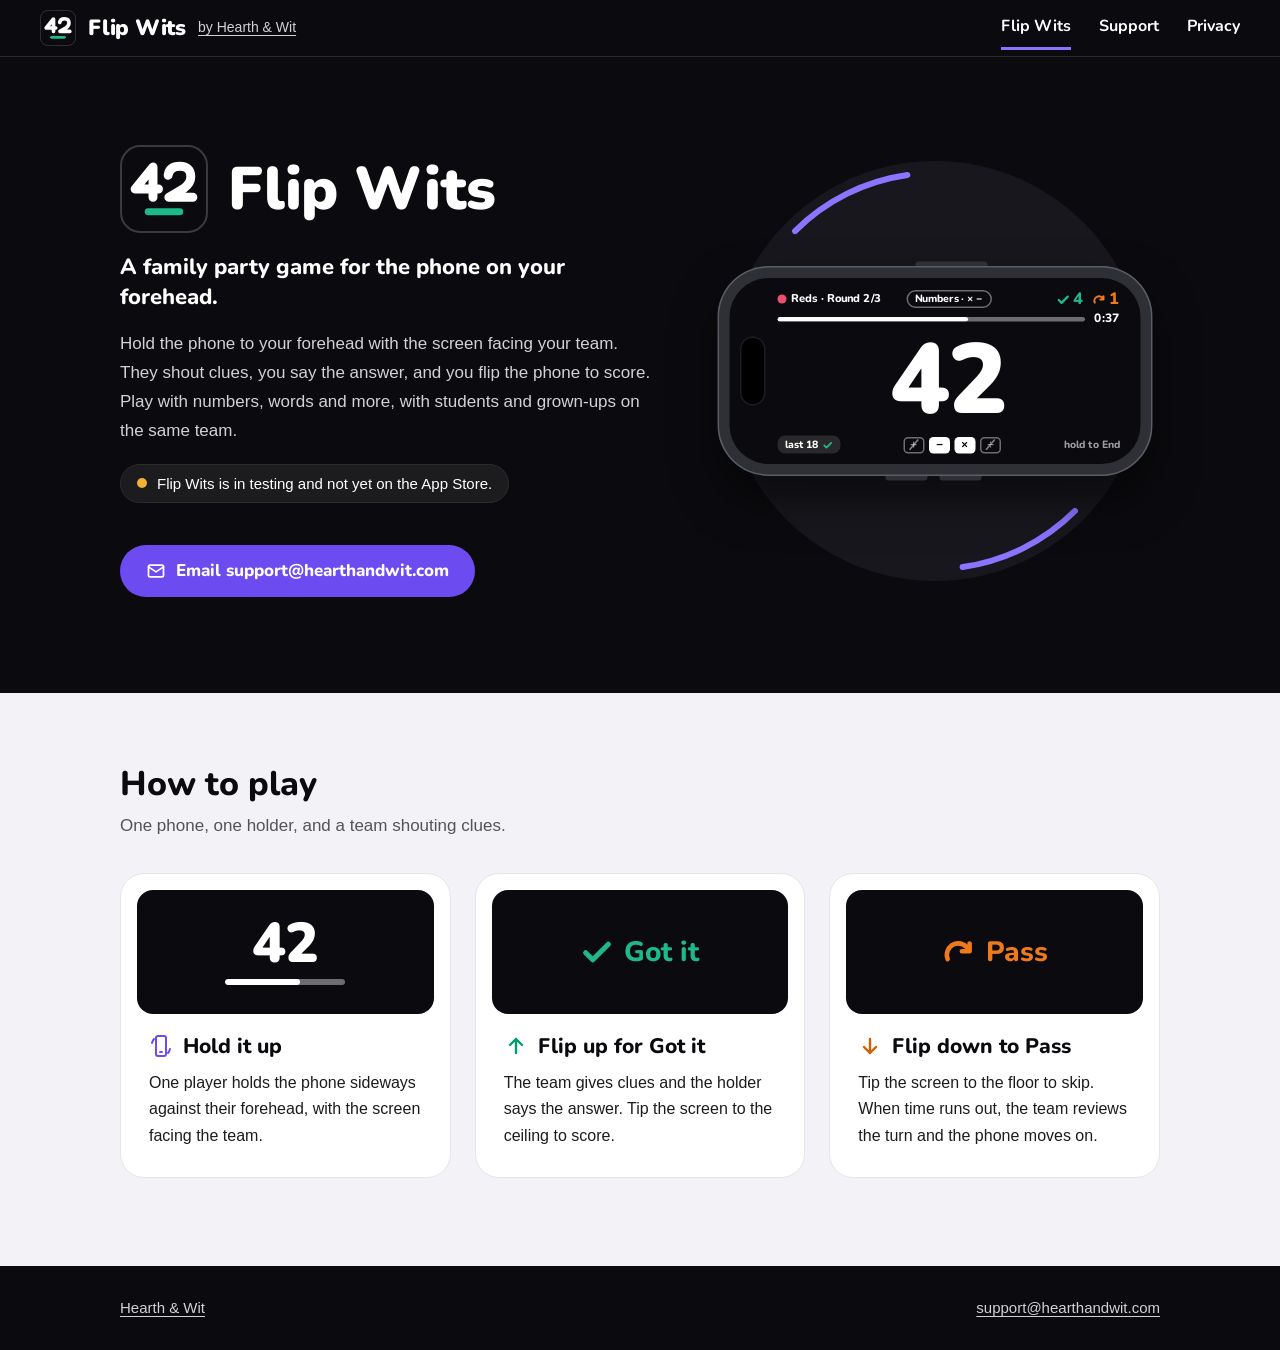
==== commit 970ca837: "Use support@hearthandwit.com as the contact email Swaps ajm@hearthandwit.com for support@hearthandwi" ====
--- a/index.html
+++ b/index.html
@@ -37,7 +37,7 @@
         <p class="tagline">A family party game for the phone on your forehead.</p>
         <p>Hold the phone to your forehead with the screen facing your team. They shout clues, you say the answer, and you flip the phone to score. Play with numbers, words and more, with students and grown-ups on the same team.</p>
         <p class="status">Flip Wits is in testing and not yet on the App Store.</p>
-        <p class="cta"><a class="button" href="mailto:ajm@hearthandwit.com"><svg aria-hidden="true" viewBox="0 0 24 24" fill="none" stroke="currentColor" stroke-width="2" stroke-linecap="round" stroke-linejoin="round"><rect x="3" y="5" width="18" height="14" rx="2"/><path d="M3 7l9 6 9-6"/></svg>Email ajm@hearthandwit.com</a></p>
+        <p class="cta"><a class="button" href="mailto:support@hearthandwit.com"><svg aria-hidden="true" viewBox="0 0 24 24" fill="none" stroke="currentColor" stroke-width="2" stroke-linecap="round" stroke-linejoin="round"><rect x="3" y="5" width="18" height="14" rx="2"/><path d="M3 7l9 6 9-6"/></svg>Email support@hearthandwit.com</a></p>
       </div>
 
       <!-- The turn screen on a sideways phone (a big number to guess, the got-it count in green, the pass count in orange),
@@ -101,7 +101,7 @@
 <footer>
   <div class="inner">
     <span><a href="https://hearthandwit.com/">Hearth &amp; Wit</a></span>
-    <a href="mailto:ajm@hearthandwit.com">ajm@hearthandwit.com</a>
+    <a href="mailto:support@hearthandwit.com">support@hearthandwit.com</a>
   </div>
 </footer>
 </body>
